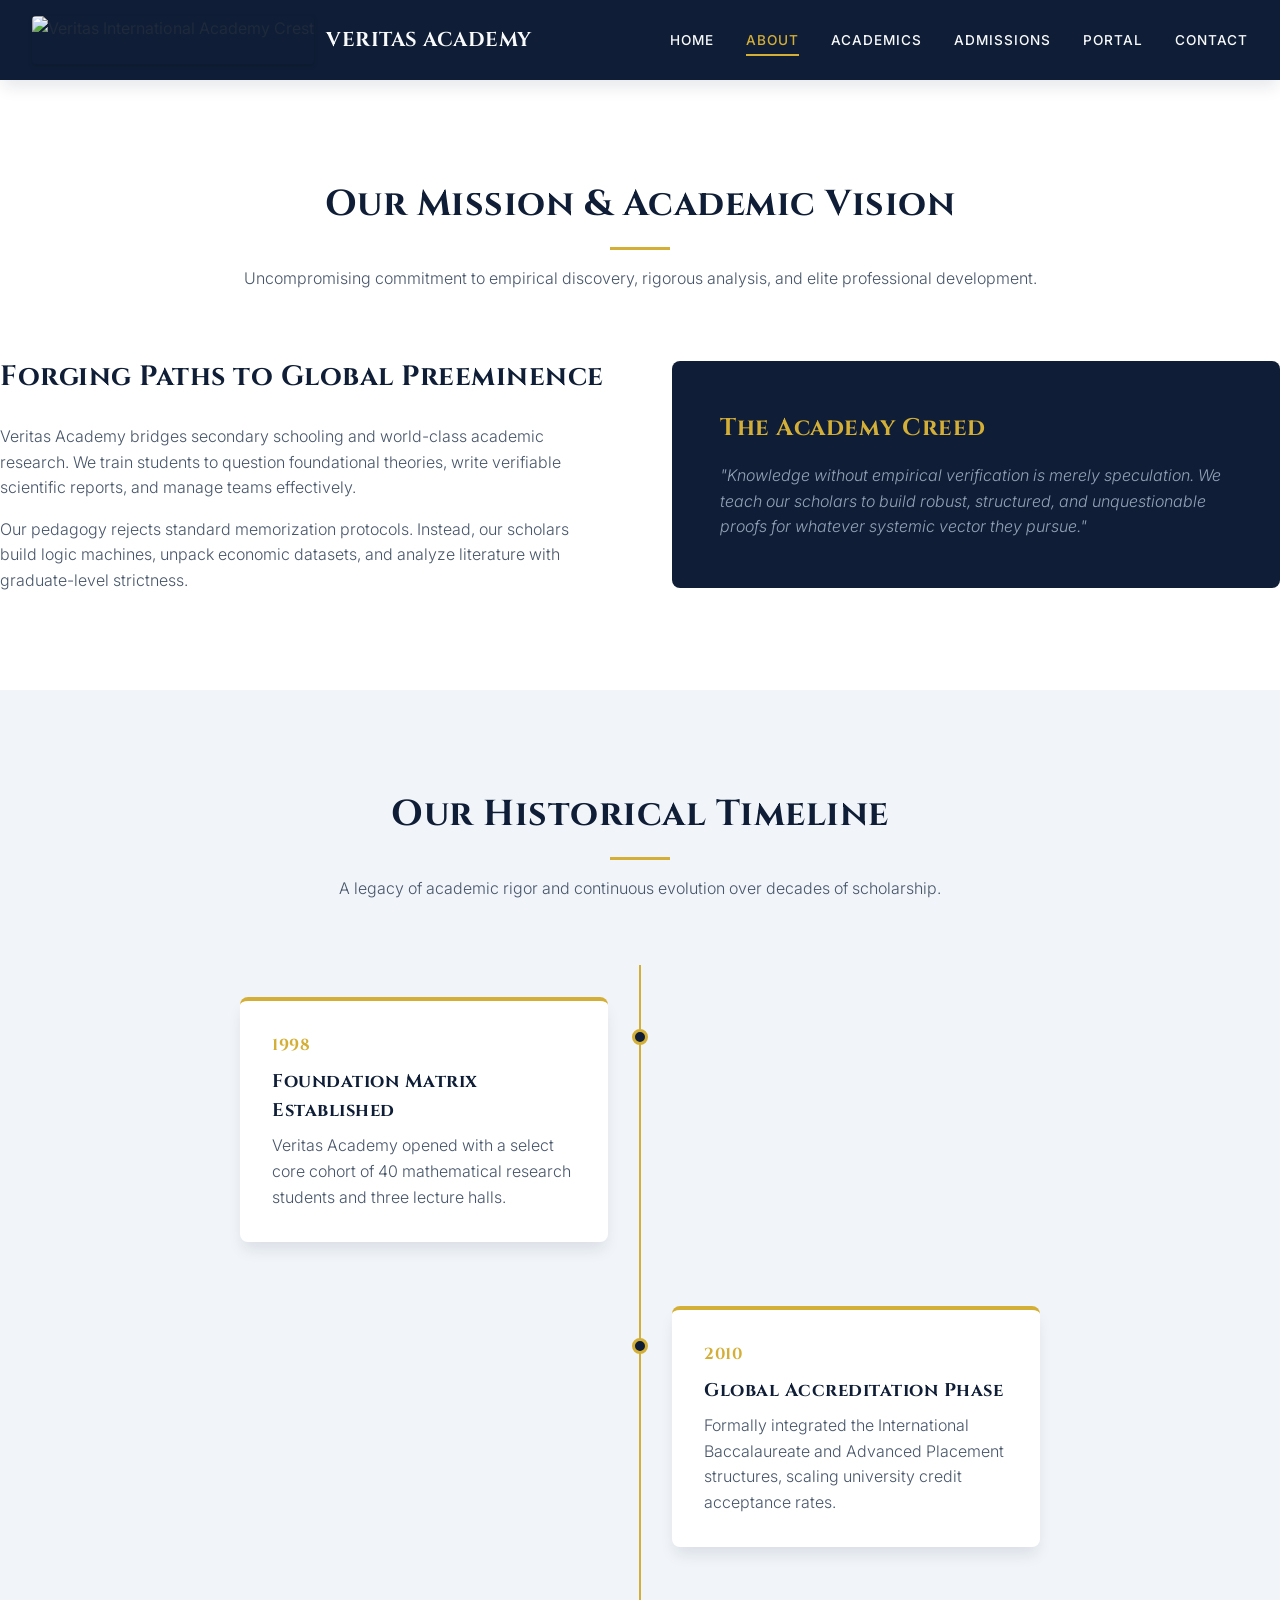
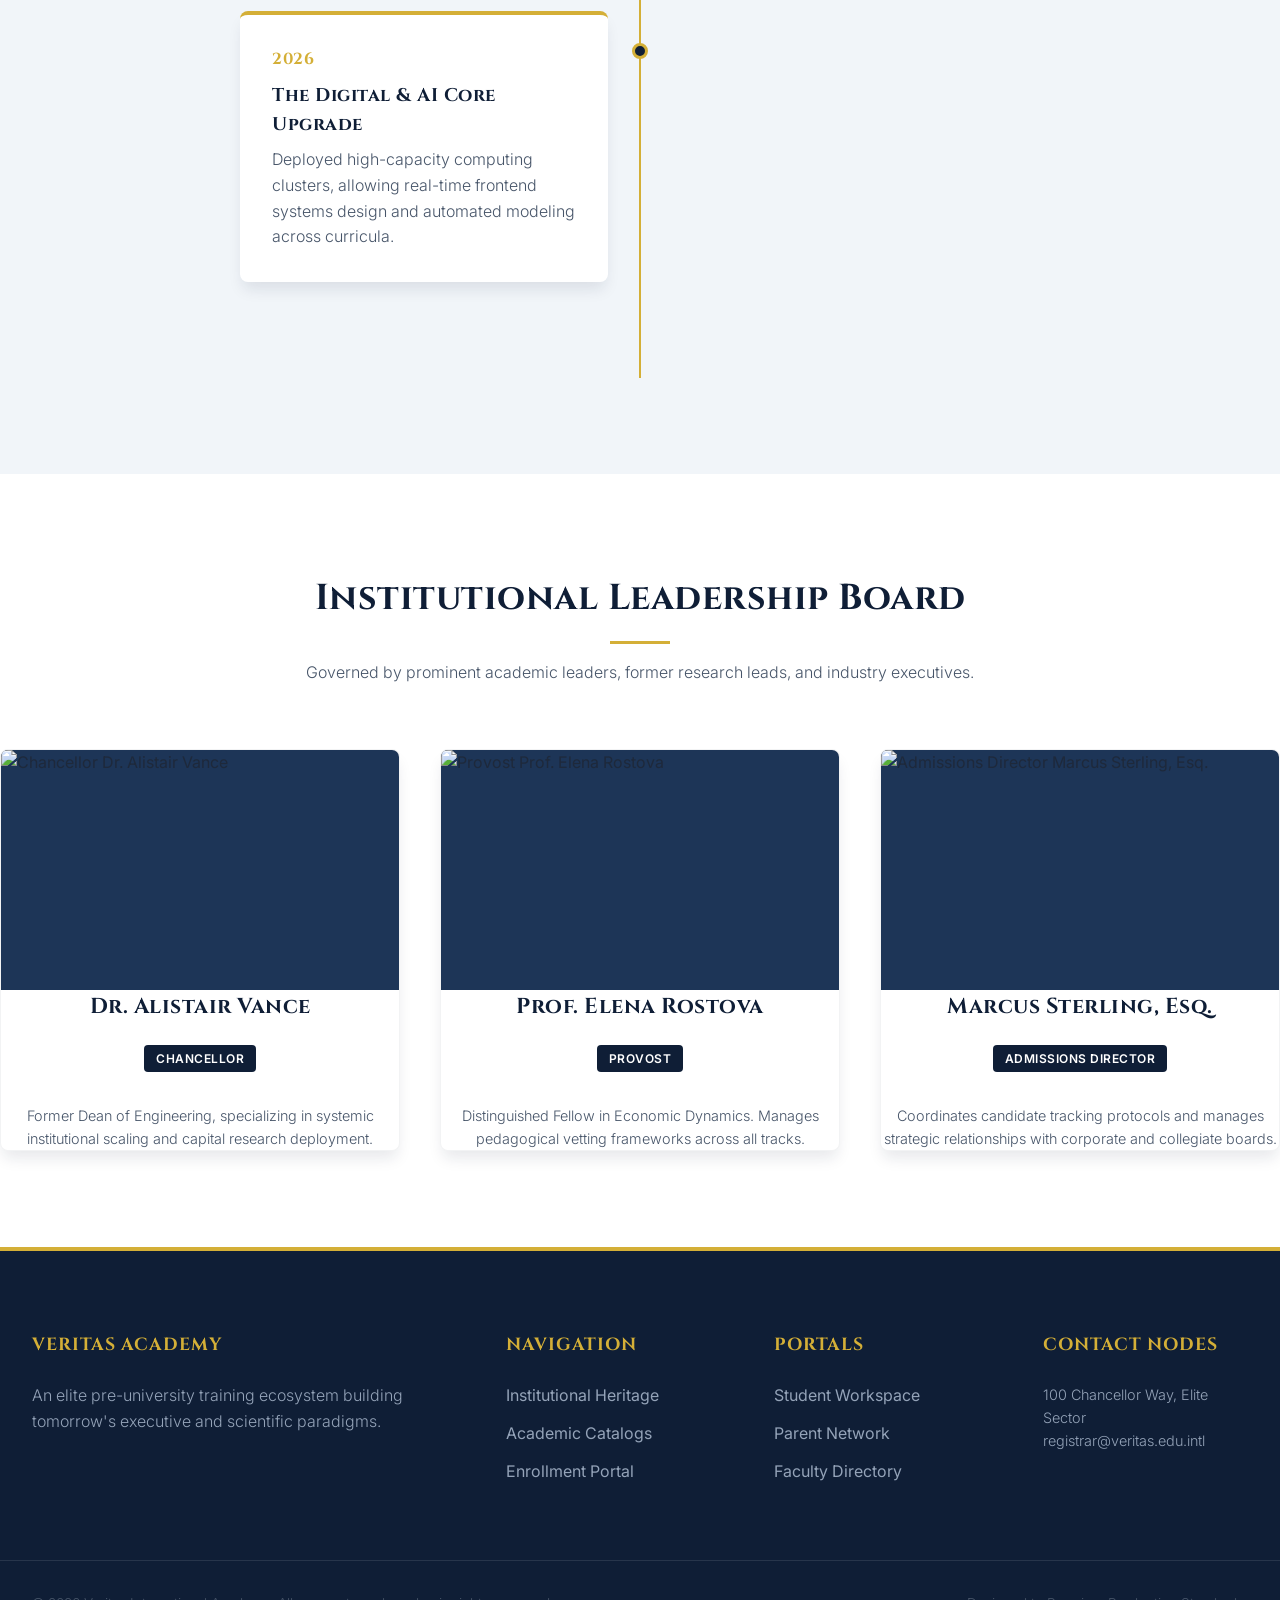
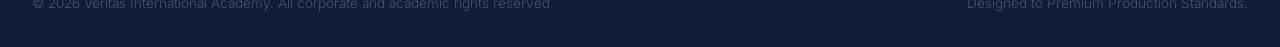
==== about.html @ d1ec10f1 "Add files via upload" ====
<!DOCTYPE html>
<html lang="en">
<head>
    <meta charset="UTF-8">
    <meta name="viewport" content="width=device-width, initial-scale=1.0">
    <title>Institutional Heritage & Governance | Veritas Academy</title>
    <link rel="stylesheet" href="style.css">
</head>
<body>

     <!-- Universal Navigation Header -->
<header class="main-header">
    <div class="container header-container">
        <a href="index.html" class="brand-identity" style="display: flex; align-items: center; gap: 0.75rem;">
            <!-- The direct logo link is now fully integrated -->
            <img src="https://img.sanishtech.com/u/d81d36e2ac3abb1ec59ba3db011d4316.jpg" alt="Veritas International Academy Crest" class="brand-logo-img">
            <span class="brand-title">VERITAS ACADEMY</span>
        </a>
            <nav class="main-navigation">
                <ul>
                    <li><a href="index.html" class="nav-link">Home</a></li>
                    <li><a href="about.html" class="nav-link">About</a></li>
                    <li><a href="academics.html" class="nav-link">Academics</a></li>
                    <li><a href="admissions.html" class="nav-link">Admissions</a></li>
                    <li><a href="portal.html" class="nav-link">Portal</a></li>
                    <li><a href="contact.html" class="nav-link">Contact</a></li>
                </ul>
            </nav>
        </div>
    </header>

    <main>
        <section class="section-padding container">
            <div class="section-header text-center">
                <h2>Our Mission & Academic Vision</h2>
                <p>Uncompromising commitment to empirical discovery, rigorous analysis, and elite professional development.</p>
            </div>
            <div style="display: grid; grid-template-columns: 1fr 1fr; gap: 4rem; align-items: center;">
                <div>
                    <h3 style="font-size: 1.75rem; margin-bottom: 1.5rem;">Forging Paths to Global Preeminence</h3>
                    <p style="margin-bottom: 1rem;">Veritas Academy bridges secondary schooling and world-class academic research. We train students to question foundational theories, write verifiable scientific reports, and manage teams effectively.</p>
                    <p>Our pedagogy rejects standard memorization protocols. Instead, our scholars build logic machines, unpack economic datasets, and analyze literature with graduate-level strictness.</p>
                </div>
                <div style="background-color: var(--color-primary); padding: 3rem; color: var(--color-text-light); border-radius: var(--radius-md);">
                    <h4 style="color: var(--color-accent); font-family: var(--font-display); font-size: 1.5rem; margin-bottom: 1rem;">The Academy Creed</h4>
                    <p style="color: #94A3B8; font-style: italic;">"Knowledge without empirical verification is merely speculation. We teach our scholars to build robust, structured, and unquestionable proofs for whatever systemic vector they pursue."</p>
                </div>
            </div>
        </section>

        <section class="section-padding" style="background-color: var(--color-bg-light);">
            <div class="container">
                <div class="section-header text-center">
                    <h2>Our Historical Timeline</h2>
                    <p>A legacy of academic rigor and continuous evolution over decades of scholarship.</p>
                </div>
                <div class="timeline-cluster">
                    <div class="timeline-node">
                        <div class="timeline-marker"></div>
                        <div class="timeline-panel">
                            <h4 style="color: var(--color-accent); font-weight: 700;">1998</h4>
                            <h3 style="font-size: 1.15rem; margin: 0.5rem 0;">Foundation Matrix Established</h3>
                            <p>Veritas Academy opened with a select core cohort of 40 mathematical research students and three lecture halls.</p>
                        </div>
                    </div>
                    <div class="timeline-node">
                        <div class="timeline-marker"></div>
                        <div class="timeline-panel">
                            <h4 style="color: var(--color-accent); font-weight: 700;">2010</h4>
                            <h3 style="font-size: 1.15rem; margin: 0.5rem 0;">Global Accreditation Phase</h3>
                            <p>Formally integrated the International Baccalaureate and Advanced Placement structures, scaling university credit acceptance rates.</p>
                        </div>
                    </div>
                    <div class="timeline-node">
                        <div class="timeline-marker"></div>
                        <div class="timeline-panel">
                            <h4 style="color: var(--color-accent); font-weight: 700;">2026</h4>
                            <h3 style="font-size: 1.15rem; margin: 0.5rem 0;">The Digital & AI Core Upgrade</h3>
                            <p>Deployed high-capacity computing clusters, allowing real-time frontend systems design and automated modeling across curricula.</p>
                        </div>
                    </div>
                </div>
            </div>
        </section>

        <section class="section-padding container">
            <div class="section-header text-center">
                <h2>Institutional Leadership Board</h2>
                <p>Governed by prominent academic leaders, former research leads, and industry executives.</p>
            </div>
            <!-- Leadership/Governance Board Grid inside about.html -->
<div class="governance-grid">
    <article class="premium-card">
        <div class="card-img-wrapper">
            <!-- Updated Studio Portrait for Chancellor -->
            <img src="https://images.unsplash.com/photo-1472099645785-5658abf4ff4e?q=80&w=600" alt="Chancellor Dr. Alistair Vance">
        </div>
        <div class="card-body text-center">
            <h3>Dr. Alistair Vance</h3>
            <span class="card-tag" style="background-color: var(--color-primary); color: #FFF; margin-top: 0.5rem;">Chancellor</span>
            <p style="margin-top: 1rem; font-size: 0.9rem;">Former Dean of Engineering, specializing in systemic institutional scaling and capital research deployment.</p>
        </div>
    </article>

    <article class="premium-card">
        <div class="card-img-wrapper">
            <!-- Updated Studio Portrait for Provost -->
            <img src="https://images.unsplash.com/photo-1573496359142-b8d87734a5a2?q=80&w=400" alt="Provost Prof. Elena Rostova">
        </div>
        <div class="card-body text-center">
            <h3>Prof. Elena Rostova</h3>
            <span class="card-tag" style="background-color: var(--color-primary); color: #FFF; margin-top: 0.5rem;">Provost</span>
            <p style="margin-top: 1rem; font-size: 0.9rem;">Distinguished Fellow in Economic Dynamics. Manages pedagogical vetting frameworks across all tracks.</p>
        </div>
    </article>

    <article class="premium-card">
        <div class="card-img-wrapper">
            <!-- Updated Studio Portrait for Admissions Director -->
            <img src="https://images.unsplash.com/photo-1519085360753-af0119f7cbe7?q=80&w=400" alt="Admissions Director Marcus Sterling, Esq.">
        </div>
        <div class="card-body text-center">
            <h3>Marcus Sterling, Esq.</h3>
            <span class="card-tag" style="background-color: var(--color-primary); color: #FFF; margin-top: 0.5rem;">Admissions Director</span>
            <p style="margin-top: 1rem; font-size: 0.9rem;">Coordinates candidate tracking protocols and manages strategic relationships with corporate and collegiate boards.</p>
        </div>
    </article>
</div>
        </section>
    </main>

    <footer class="global-footer">
        <div class="container footer-columns-container">
            <div class="footer-column-block">
                <h4>Veritas Academy</h4>
                <p style="color: #94A3B8;">An elite pre-university training ecosystem building tomorrow's executive and scientific paradigms.</p>
            </div>
            <div class="footer-column-block">
                <h4>Navigation</h4>
                <ul>
                    <li><a href="about.html">Institutional Heritage</a></li>
                    <li><a href="academics.html">Academic Catalogs</a></li>
                    <li><a href="admissions.html">Enrollment Portal</a></li>
                </ul>
            </div>
            <div class="footer-column-block">
                <h4>Portals</h4>
                <ul>
                    <li><a href="portal.html">Student Workspace</a></li>
                    <li><a href="portal.html">Parent Network</a></li>
                    <li><a href="portal.html">Faculty Directory</a></li>
                </ul>
            </div>
            <div class="footer-column-block">
                <h4>Contact Nodes</h4>
                <p style="color: #94A3B8; font-size: 0.9rem;">100 Chancellor Way, Elite Sector<br>registrar@veritas.edu.intl</p>
            </div>
        </div>
        <div class="container footer-bottom-bar">
            <p>&copy; 2026 Veritas International Academy. All corporate and academic rights reserved.</p>
            <p>Designed to Premium Production Standards.</p>
        </div>
    </footer>

    <script src="app.js"></script>
</body>
</html>
---- style.css ----
/* ==========================================================================
   PRODUCTION-GRADE MASTER STYLESHEET
   Institution: Elite International Pre-University Academy
   Architecture: Modern CSS3 Custom Variables, Flexbox, and CSS Grid
   ========================================================================== */

/* --- Typography Import --- */
@import url('https://fonts.googleapis.com/css2?family=Cinzel:wght@500;700&family=Inter:wght@300;400;500;600&display=swap');

/* --- Root Variables & Theme System --- */
:root {
    /* Color Palette */
    --color-primary: #0F1E36;      /* Deep Luxury Navy */
    --color-secondary: #1D3557;    /* Slate Mid-Tone */
    --color-accent: #D4AF37;       /* Premium Academic Gold */
    --color-accent-hover: #AA8C2C; /* Deepened Gold Accent */
    --color-text-dark: #1E293B;    /* Charcoal Body Text */
    --color-text-light: #F8FAFC;   /* Crisp Off-White */
    --color-bg-light: #F1F5F9;     /* Light Gray Section Background */
    --color-bg-pure: #FFFFFF;      /* Pure White Surface */
    --color-error: #EF4444;        /* Crimson Validation Error */
    --color-success: #10B981;      /* Emerald Dashboard Success */
    
    /* Typography Scales */
    --font-display: 'Cinzel', serif;
    --font-sans: 'Inter', sans-serif;
    
    /* Layout Engineering Constants */
    --max-width: 1400px;
    --header-height: 80px;
    --radius-sm: 4px;
    --radius-md: 8px;
    --radius-lg: 16px;
    --transition-smooth: all 0.3s cubic-bezier(0.4, 0, 0.2, 1);
    --shadow-sm: 0 2px 4px rgba(15, 30, 54, 0.05);
    --shadow-md: 0 10px 15px -3px rgba(15, 30, 54, 0.1);
    --shadow-lg: 0 20px 25px -5px rgba(15, 30, 54, 0.15);
}

/* --- Core Resets & Base Normalization --- */
*, *::before, *::after {
    box-sizing: border-box;
    margin: 0;
    padding: 0;
}

html {
    scroll-behavior: smooth;
    font-size: 16px;
}

body {
    font-family: var(--font-sans);
    background-color: var(--color-bg-pure);
    color: var(--color-text-dark);
    line-height: 1.6;
    overflow-x: hidden;
}

/* --- Global Typographic Architecture --- */
h1, h2, h3, h4, .brand-title {
    font-family: var(--font-display);
    color: var(--color-primary);
    font-weight: 700;
    letter-spacing: 0.5px;
}

p {
    font-weight: 300;
    color: #475569;
}

a {
    text-decoration: none;
    color: inherit;
    transition: var(--transition-smooth);
}

img, svg {
    max-width: 100%;
    display: block;
}

/* --- Layout Utility Classes --- */
.container {
    width: 100%;
    max-width: var(--max-width);
    margin: 0 auto;
    padding: 0 2rem;
}

.section-padding {
    padding: 6rem 0;
}

.text-center { text-align: center; }

/* --- Interactive Elements & Buttons --- */
.btn {
    display: inline-flex;
    align-items: center;
    justify-content: center;
    padding: 0.85rem 2rem;
    font-family: var(--font-sans);
    font-weight: 500;
    font-size: 0.9rem;
    letter-spacing: 1px;
    text-transform: uppercase;
    border-radius: var(--radius-sm);
    transition: var(--transition-smooth);
    cursor: pointer;
    border: 2px solid transparent;
}

.btn-primary {
    background-color: var(--color-accent);
    color: var(--color-primary);
}

.btn-primary:hover {
    background-color: var(--color-accent-hover);
    color: var(--color-bg-pure);
    transform: translateY(-2px);
}

.btn-secondary {
    background-color: transparent;
    color: var(--color-text-light);
    border-color: var(--color-text-light);
}

.btn-secondary:hover {
    background-color: var(--color-text-light);
    color: var(--color-primary);
    transform: translateY(-2px);
}

/* --- Universal Header & Navigation Bar --- */
.main-header {
    background-color: var(--color-primary);
    height: var(--header-height);
    position: sticky;
    top: 0;
    z-index: 1000;
    box-shadow: var(--shadow-md);
    display: flex;
    align-items: center;
}

.header-container {
    display: flex;
    justify-content: space-between;
    align-items: center;
    width: 100%;
}

.brand-identity {
    display: flex;
    align-items: center;
    gap: 0.75rem;
}
/* --- Brand Identity Styling Updates --- */
.brand-logo-img {
    height: 48px; /* Scales the crest nicely inside the 80px high header */
    width: auto;  /* Maintains the crisp aspect ratio of your original image */
    object-fit: contain;
    border-radius: var(--radius-sm);
    box-shadow: 0 2px 4px rgba(0, 0, 0, 0.15); /* Adds a subtle drop depth against the dark navy background */
    transition: var(--transition-smooth);
}

/* Micro-interaction: The crest lifts subtly on brand hover */
.brand-identity:hover .brand-logo-img {
    transform: translateY(-1px) scale(1.03);
}

/* Luxury Interaction: Logo transforms into matching academic gold when the user hovers over the brand identity link */
.brand-identity:hover .brand-logo-svg {
    color: var(--color-accent);
    transform: rotate(-3deg) scale(1.05);
}

.brand-title {
    color: var(--color-text-light);
    font-size: 1.25rem;
}

.main-navigation ul {
    display: flex;
    list-style: none;
    gap: 2rem;
}

.nav-link {
    color: var(--color-text-light);
    font-family: var(--font-sans);
    font-size: 0.85rem;
    font-weight: 500;
    text-transform: uppercase;
    letter-spacing: 1px;
    padding: 0.5rem 0;
    position: relative;
}

.nav-link::after {
    content: '';
    position: absolute;
    bottom: 0;
    left: 0;
    width: 0;
    height: 2px;
    background-color: var(--color-accent);
    transition: var(--transition-smooth);
}

.nav-link:hover::after,
.nav-link.active::after {
    width: 100%;
}

.nav-link.active {
    color: var(--color-accent);
}

/* --- Hero Components Structure --- */
.hero-showcase {
    background: linear-gradient(rgba(15, 30, 54, 0.85), rgba(15, 30, 54, 0.95)), url('https://images.unsplash.com/photo-1541339907198-e08756dedf3f?q=80&w=1920') no-repeat center center/cover;
    min-height: calc(85vh - var(--header-height));
    display: flex;
    align-items: center;
    color: var(--color-text-light);
    padding: 4rem 0;
}

.hero-content {
    max-width: 800px;
}

.hero-content h1 {
    color: var(--color-text-light);
    font-size: 3.5rem;
    line-height: 1.15;
    margin-bottom: 1.5rem;
}

.hero-content p {
    color: #94A3B8;
    font-size: 1.25rem;
    margin-bottom: 2.5rem;
}

.hero-actions {
    display: flex;
    gap: 1.5rem;
}

/* --- Live Institutional Metrics Ribbon --- */
.stats-ribbon {
    background-color: var(--color-accent);
    color: var(--color-primary);
    padding: 3rem 0;
}

.stats-grid {
    display: grid;
    grid-template-columns: repeat(4, 1fr);
    gap: 2rem;
    text-center: center;
}

.stat-card h2 {
    font-size: 3rem;
    margin-bottom: 0.25rem;
}

.stat-card p {
    font-family: var(--font-sans);
    font-weight: 600;
    text-transform: uppercase;
    font-size: 0.8rem;
    letter-spacing: 1px;
}

/* --- High-Fidelity Components (Grids & Flex Elements) --- */
.section-header {
    margin-bottom: 4rem;
}

.section-header h2 {
    font-size: 2.25rem;
    position: relative;
    padding-bottom: 1rem;
    margin-bottom: 1rem;
}

.section-header h2::after {
    content: '';
    position: absolute;
    bottom: 0;
    left: 50%;
    transform: translateX(-50%);
    width: 60px;
    height: 3px;
    background-color: var(--color-accent);
}

.academic-pillars-grid, .news-grid, .governance-grid, .curriculum-grid {
    display: grid;
    grid-template-columns: repeat(3, 1fr);
    gap: 2.5rem;
}

.premium-card {
    background-color: var(--color-bg-pure);
    border-radius: var(--radius-md);
    overflow: hidden;
    box-shadow: var(--shadow-md);
    transition: var(--transition-smooth);
    border: 1px solid rgba(15, 30, 54, 0.05);
}

.premium-card:hover {
    transform: translateY(-8px);
    box-shadow: var(--shadow-lg);
}

.card-img-wrapper {
    height: 240px;
    background-color: var(--color-secondary);
    position: relative;
    overflow: hidden;
}

.card-img-wrapper img {
    width: 100%;
    height: 100%;
    object-fit: cover;
    object-position: top center; /* 🌟 FIXES CRITICAL CROP: Pinpoints and prioritizes faces/heads */
}

.card-tag {
    display: inline-block;
    background-color: var(--color-bg-light);
    color: var(--color-primary);
    font-size: 0.75rem;
    font-weight: 600;
    text-transform: uppercase;
    padding: 0.25rem 0.75rem;
    border-radius: var(--radius-sm);
    margin-bottom: 1rem;
    letter-spacing: 0.5px;
}

.card-body h3 {
    font-size: 1.35rem;
    margin-bottom: 0.75rem;
}

/* --- Cleaned Video Presentation Framework for Live Streams --- */
.video-showcase-container {
    max-width: 1000px;
    margin: 0 auto;
    position: relative;
    border-radius: var(--radius-lg);
    overflow: hidden;
    box-shadow: var(--shadow-lg);
    aspect-ratio: 16 / 9;
    background-color: var(--color-primary); /* Keeps the frame clean while video streams initialize */
}

/* Note: You can completely delete or comment out the old .video-placeholder-frame 
   and .video-play-button rules since the native HTML5 player handles UI states now! */

.video-placeholder-frame {
    width: 100%;
    height: 100%;
    background: linear-gradient(rgba(15, 30, 54, 0.5), rgba(15, 30, 54, 0.5)), url('https://images.unsplash.com/photo-1523050854058-8df90110c9f1?q=80&w=1200') no-repeat center center/cover;
    display: flex;
    align-items: center;
    justify-content: center;
}

.video-play-button {
    width: 80px;
    height: 80px;
    background-color: rgba(255, 255, 255, 0.15);
    backdrop-filter: blur(10px);
    border: 2px solid var(--color-accent);
    border-radius: 50%;
    display: flex;
    align-items: center;
    justify-content: center;
    cursor: pointer;
    transition: var(--transition-smooth);
}

.video-play-button::before {
    content: '';
    width: 0;
    height: 0;
    border-top: 12px solid transparent;
    border-bottom: 12px solid transparent;
    border-left: 20px solid var(--color-accent);
    margin-left: 6px;
}

.video-play-button:hover {
    transform: scale(1.1);
    background-color: var(--color-accent);
}

.video-play-button:hover::before {
    border-left-color: var(--color-primary);
}

/* --- Timeline Component --- */
.timeline-cluster {
    position: relative;
    max-width: 800px;
    margin: 0 auto;
    padding: 2rem 0;
}

.timeline-cluster::before {
    content: '';
    position: absolute;
    left: 50%;
    top: 0;
    width: 2px;
    height: 100%;
    background-color: var(--color-accent);
    transform: translateX(-50%);
}

.timeline-node {
    width: 100%;
    margin-bottom: 4rem;
    position: relative;
}

.timeline-node:nth-child(even) .timeline-panel {
    left: 54%;
}

.timeline-node:nth-child(odd) .timeline-panel {
    left: 0;
}

.timeline-panel {
    width: 46%;
    position: relative;
    background-color: var(--color-bg-pure);
    padding: 2rem;
    border-radius: var(--radius-md);
    box-shadow: var(--shadow-md);
    border-top: 4px solid var(--color-accent);
}

.timeline-marker {
    position: absolute;
    left: 50%;
    top: 2rem;
    width: 16px;
    height: 16px;
    background-color: var(--color-primary);
    border: 3px solid var(--color-accent);
    border-radius: 50%;
    transform: translateX(-50%);
    z-index: 10;
}

/* --- High-Fidelity Data Matrix (Tables) --- */
.table-wrapper {
    overflow-x: auto;
    box-shadow: var(--shadow-md);
    border-radius: var(--radius-md);
    margin-top: 2rem;
}

.matrix-table {
    width: 100%;
    border-collapse: collapse;
    background-color: var(--color-bg-pure);
    text-align: left;
}

.matrix-table th {
    background-color: var(--color-primary);
    color: var(--color-text-light);
    font-family: var(--font-display);
    font-weight: 500;
    padding: 1.25rem 1.5rem;
    letter-spacing: 0.5px;
}

.matrix-table td {
    padding: 1.25rem 1.5rem;
    border-bottom: 1px solid rgba(15, 30, 54, 0.08);
    font-size: 0.95rem;
}

.matrix-table tr:nth-child(even) {
    background-color: var(--color-bg-light);
}

/* --- Admissions System UI --- */
.intake-banner {
    background: linear-gradient(135deg, var(--color-primary), var(--color-secondary));
    color: var(--color-text-light);
    padding: 1.5rem;
    border-radius: var(--radius-md);
    margin-bottom: 4rem;
    display: flex;
    align-items: center;
    justify-content: space-between;
    border-left: 6px solid var(--color-accent);
}

.pulse-indicator {
    display: inline-block;
    width: 10px;
    height: 10px;
    background-color: var(--color-accent);
    border-radius: 50%;
    margin-right: 0.5rem;
    box-shadow: 0 0 0 0 rgba(212, 175, 55, 0.7);
    animation: pulse 1.5s infinite;
}

@keyframes pulse {
    0% { transform: scale(0.95); box-shadow: 0 0 0 0 rgba(212, 175, 55, 0.7); }
    70% { transform: scale(1); box-shadow: 0 0 0 6px rgba(212, 175, 55, 0); }
    100% { transform: scale(0.95); box-shadow: 0 0 0 0 rgba(212, 175, 55, 0); }
}

.step-roadmap {
    display: flex;
    justify-content: space-between;
    position: relative;
    margin-bottom: 4rem;
}

.step-roadmap::before {
    content: '';
    position: absolute;
    top: 25px;
    left: 0;
    width: 100%;
    height: 2px;
    background-color: var(--color-bg-light);
    z-index: 1;
}

.roadmap-checkpoint {
    position: relative;
    z-index: 2;
    text-align: center;
    flex: 1;
}

.checkpoint-number {
    width: 50px;
    height: 50px;
    background-color: var(--color-primary);
    color: var(--color-accent);
    border: 2px solid var(--color-accent);
    border-radius: 50%;
    display: flex;
    align-items: center;
    justify-content: center;
    font-weight: 600;
    margin: 0 auto 1rem;
}

/* --- Student Portal Functional Interface Layout --- */
.portal-layout {
    display: grid;
    grid-template-columns: 280px 1fr;
    min-height: calc(100vh - var(--header-height));
}

.portal-sidebar {
    background-color: var(--color-primary);
    color: var(--color-text-light);
    padding: 2rem 1.5rem;
    border-top: 1px solid rgba(255, 255, 255, 0.05);
}

.portal-profile-summary {
    text-align: center;
    padding-bottom: 2rem;
    border-bottom: 1px solid rgba(255, 255, 255, 0.1);
    margin-bottom: 2rem;
}

.avatar-container {
    width: 80px;
    height: 80px;
    background-color: var(--color-accent);
    border-radius: 50%;
    margin: 0 auto 1rem;
    display: flex;
    align-items: center;
    justify-content: center;
    font-size: 2rem;
    color: var(--color-primary);
    font-weight: 700;
}

.portal-navigation-menu {
    list-style: none;
}

.portal-menu-item-btn {
    width: 100%;
    background: transparent;
    border: none;
    color: #94A3B8;
    padding: 1rem;
    text-align: left;
    font-family: var(--font-sans);
    font-size: 0.95rem;
    cursor: pointer;
    border-radius: var(--radius-sm);
    transition: var(--transition-smooth);
}

.portal-menu-item-btn:hover,
.portal-menu-item-btn.active {
    background-color: rgba(255, 255, 255, 0.05);
    color: var(--color-accent);
}

.portal-workspace-pane {
    background-color: var(--color-bg-light);
    padding: 3rem;
}

.portal-tab-content {
    display: none;
}

.portal-tab-content.active {
    display: block;
}

.dashboard-matrix {
    display: grid;
    grid-template-columns: repeat(3, 1fr);
    gap: 2rem;
    margin-bottom: 3rem;
}

.metric-data-card {
    background-color: var(--color-bg-pure);
    padding: 2rem;
    border-radius: var(--radius-md);
    box-shadow: var(--shadow-sm);
    border-left: 4px solid var(--color-secondary);
}

.metric-data-card.accented {
    border-left-color: var(--color-accent);
}

/* --- Enterprise Registration & Inquiry Forms --- */
.contact-grid {
    display: grid;
    grid-template-columns: 1fr 2fr;
    gap: 4rem;
}

.form-group-wrapper {
    margin-bottom: 1.5rem;
    position: relative;
}

.form-label {
    display: block;
    font-weight: 500;
    margin-bottom: 0.5rem;
    font-size: 0.85rem;
    text-transform: uppercase;
    letter-spacing: 0.5px;
    color: var(--color-primary);
}

.form-control-input, .form-control-textarea {
    width: 100%;
    padding: 1rem;
    border: 1px solid #CBD5E1;
    background-color: var(--color-bg-pure);
    border-radius: var(--radius-sm);
    font-family: var(--font-sans);
    font-size: 1rem;
    transition: var(--transition-smooth);
}

.form-control-input:focus, .form-control-textarea:focus {
    outline: none;
    border-color: var(--color-primary);
    box-shadow: 0 0 0 3px rgba(15, 30, 54, 0.1);
}

.form-validation-error-msg {
    color: var(--color-error);
    font-size: 0.8rem;
    margin-top: 0.35rem;
    display: none;
}

.form-group-wrapper.invalid .form-validation-error-msg {
    display: block;
}

.form-group-wrapper.invalid .form-control-input {
    border-color: var(--color-error);
}

/* --- SVG Interface Container --- */
.svg-map-frame {
    width: 100%;
    height: 350px;
    background-color: var(--color-primary);
    border-radius: var(--radius-md);
    position: relative;
    overflow: hidden;
}

/* --- Institutional Global Footer Footer --- */
.global-footer {
    background-color: var(--color-primary);
    color: var(--color-text-light);
    padding: 5rem 0 2rem;
    border-top: 4px solid var(--color-accent);
}

.footer-columns-container {
    display: grid;
    grid-template-columns: 2fr repeat(3, 1fr);
    gap: 4rem;
    margin-bottom: 4rem;
}

.footer-column-block h4 {
    color: var(--color-accent);
    font-size: 1.1rem;
    margin-bottom: 1.5rem;
    text-transform: uppercase;
    letter-spacing: 1px;
}

.footer-column-block ul {
    list-style: none;
}

.footer-column-block ul li {
    margin-bottom: 0.75rem;
}

.footer-column-block ul li a {
    color: #94A3B8;
}

.footer-column-block ul li a:hover {
    color: var(--color-accent);
    padding-left: 4px;
}

.footer-bottom-bar {
    border-top: 1px solid rgba(255, 255, 255, 0.1);
    padding-top: 2rem;
    display: flex;
    justify-content: space-between;
    font-size: 0.85rem;
    color: #94A3B8;
}

/* ==========================================================================
   PREMIUM ACCELERATED ANIMATION SYSTEM
   ========================================================================== */

/* Baseline state for objects that will reveal as the user scrolls down */
.reveal-on-scroll {
    opacity: 0;
    transform: translateY(30px);
    transition: opacity 0.8s cubic-bezier(0.25, 1, 0.5, 1), 
                transform 0.8s cubic-bezier(0.25, 1, 0.5, 1);
    will-change: transform, opacity; /* Informs the browser to use GPU acceleration */
}

/* Activated animation state injected via app.js Intersection Observer */
.reveal-on-scroll.visible-active {
    opacity: 1;
    transform: translateY(0);
}

/* Staggered load delays for clean multi-column card balancing */
.academic-pillars-grid > :nth-child(2),
.news-grid > :nth-child(2),
.governance-grid > :nth-child(2),
.curriculum-grid > :nth-child(2) {
    transition-delay: 0.15s;
}

.academic-pillars-grid > :nth-child(3),
.news-grid > :nth-child(3),
.governance-grid > :nth-child(3),
.curriculum-grid > :nth-child(3) {
    transition-delay: 0.3s;
}

/* Core Form Error Shake Keyframe Logic */
@keyframes uiElementShake {
    0%, 100% { transform: translateX(0); }
    20%, 60% { transform: translateX(-6px); }
    40%, 80% { transform: translateX(6px); }
}

.shake-ui-element {
    animation: uiElementShake 0.4s cubic-bezier(.36,.07,.19,.97) both;
}

/* Portal Panel Smooth Workspace Fade In */
@keyframes revealFadeIn {
    from {
        opacity: 0;
        transform: translateY(8px);
    }
    to {
        opacity: 1;
        transform: translateY(0);
    }
}

/* ==========================================================================
   STRICT RESPONSIVE BREAKPOINT GRID
   ========================================================================== */

@media (max-width: 1024px) {
    .academic-pillars-grid, .news-grid, .governance-grid, .curriculum-grid {
        grid-template-columns: repeat(2, 1fr);
    }
    .stats-grid {
        grid-template-columns: repeat(2, 1fr);
    }
    .portal-layout {
        grid-template-columns: 1fr;
    }
    .contact-grid {
        grid-template-columns: 1fr;
    }
}

@media (max-width: 768px) {
    html { font-size: 14px; }
    .hero-content h1 { font-size: 2.5rem; }
    .academic-pillars-grid, .news-grid, .governance-grid, .curriculum-grid, .footer-columns-container {
        grid-template-columns: 1fr;
    }
    .main-navigation { display: none; } /* Production-ready fallback for simple mobile scaling */
    .timeline-cluster::before { left: 2rem; }
    .timeline-panel { width: 100%; left: 4rem !important; }
    .timeline-marker { left: 2rem; }
    .step-roadmap { flex-direction: column; gap: 2rem; }
    .step-roadmap::before { display: none; }
    .dashboard-matrix { grid-template-columns: 1fr; }
}
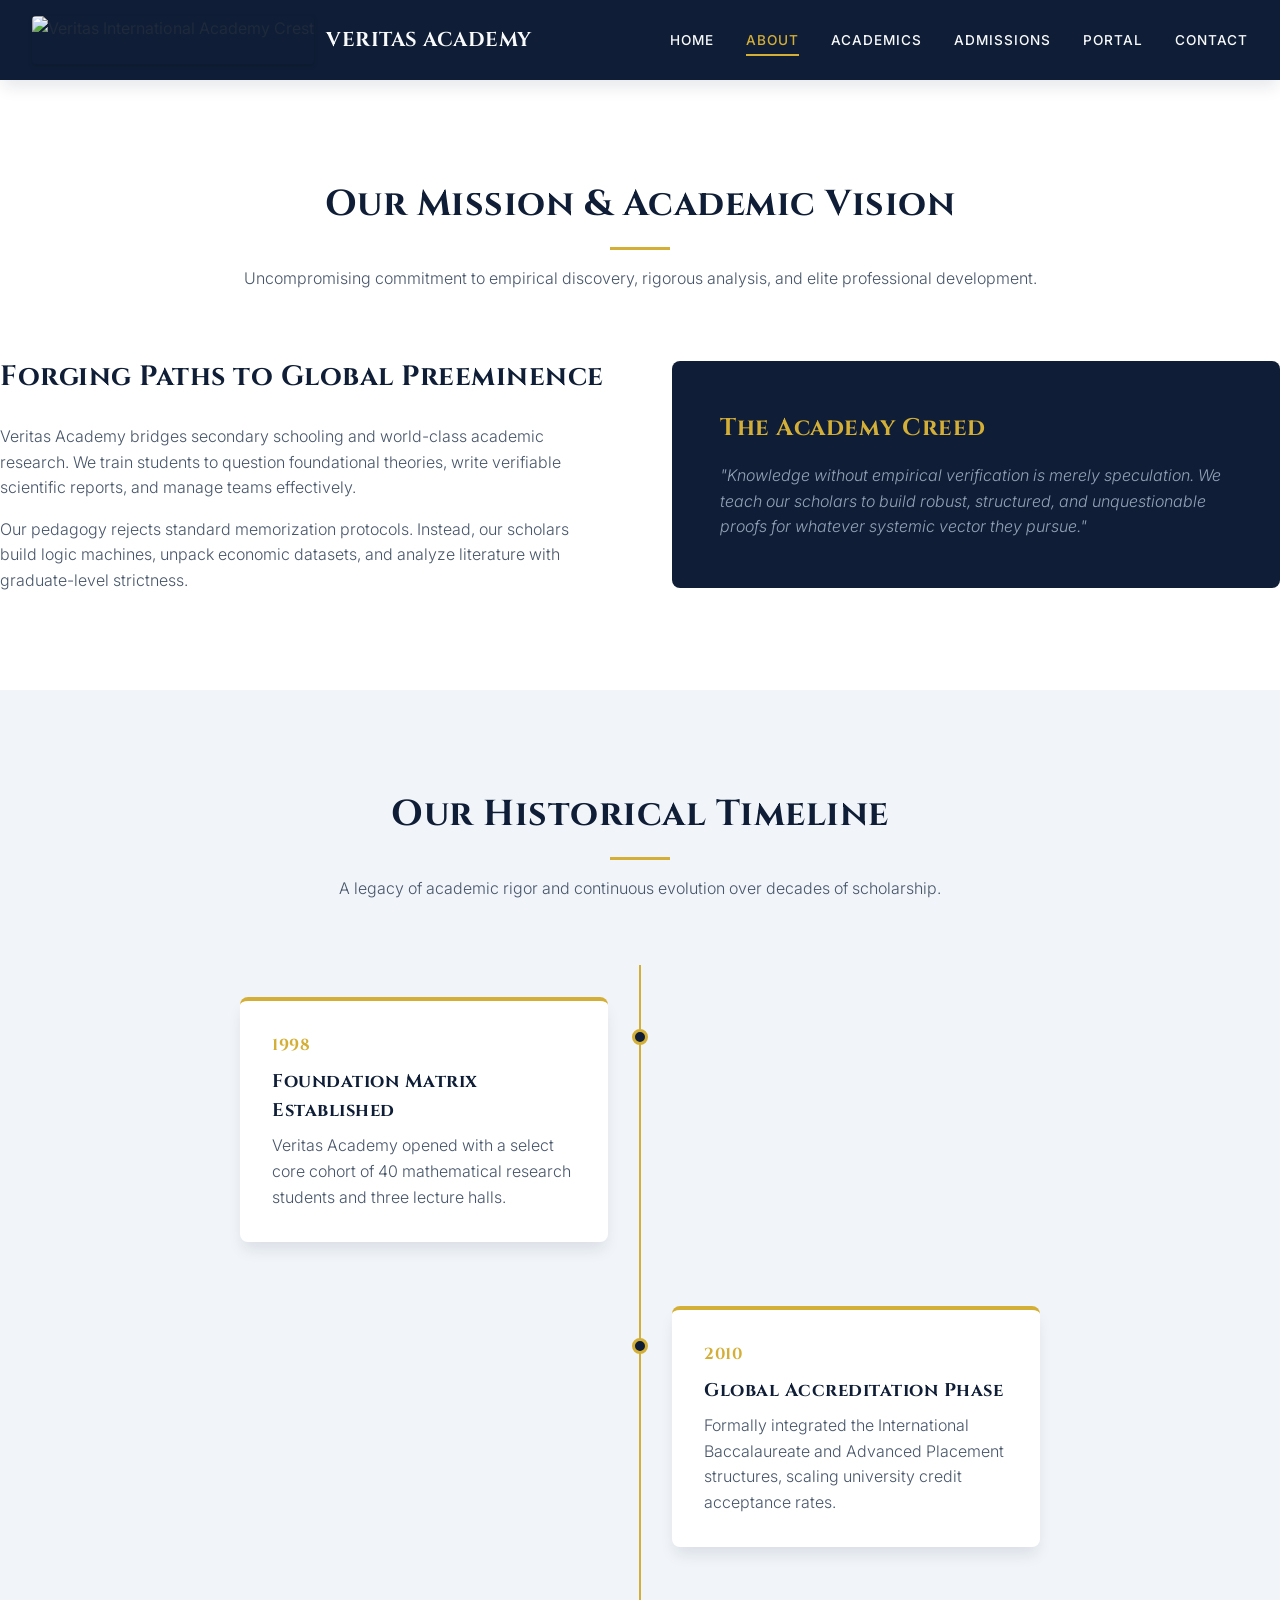
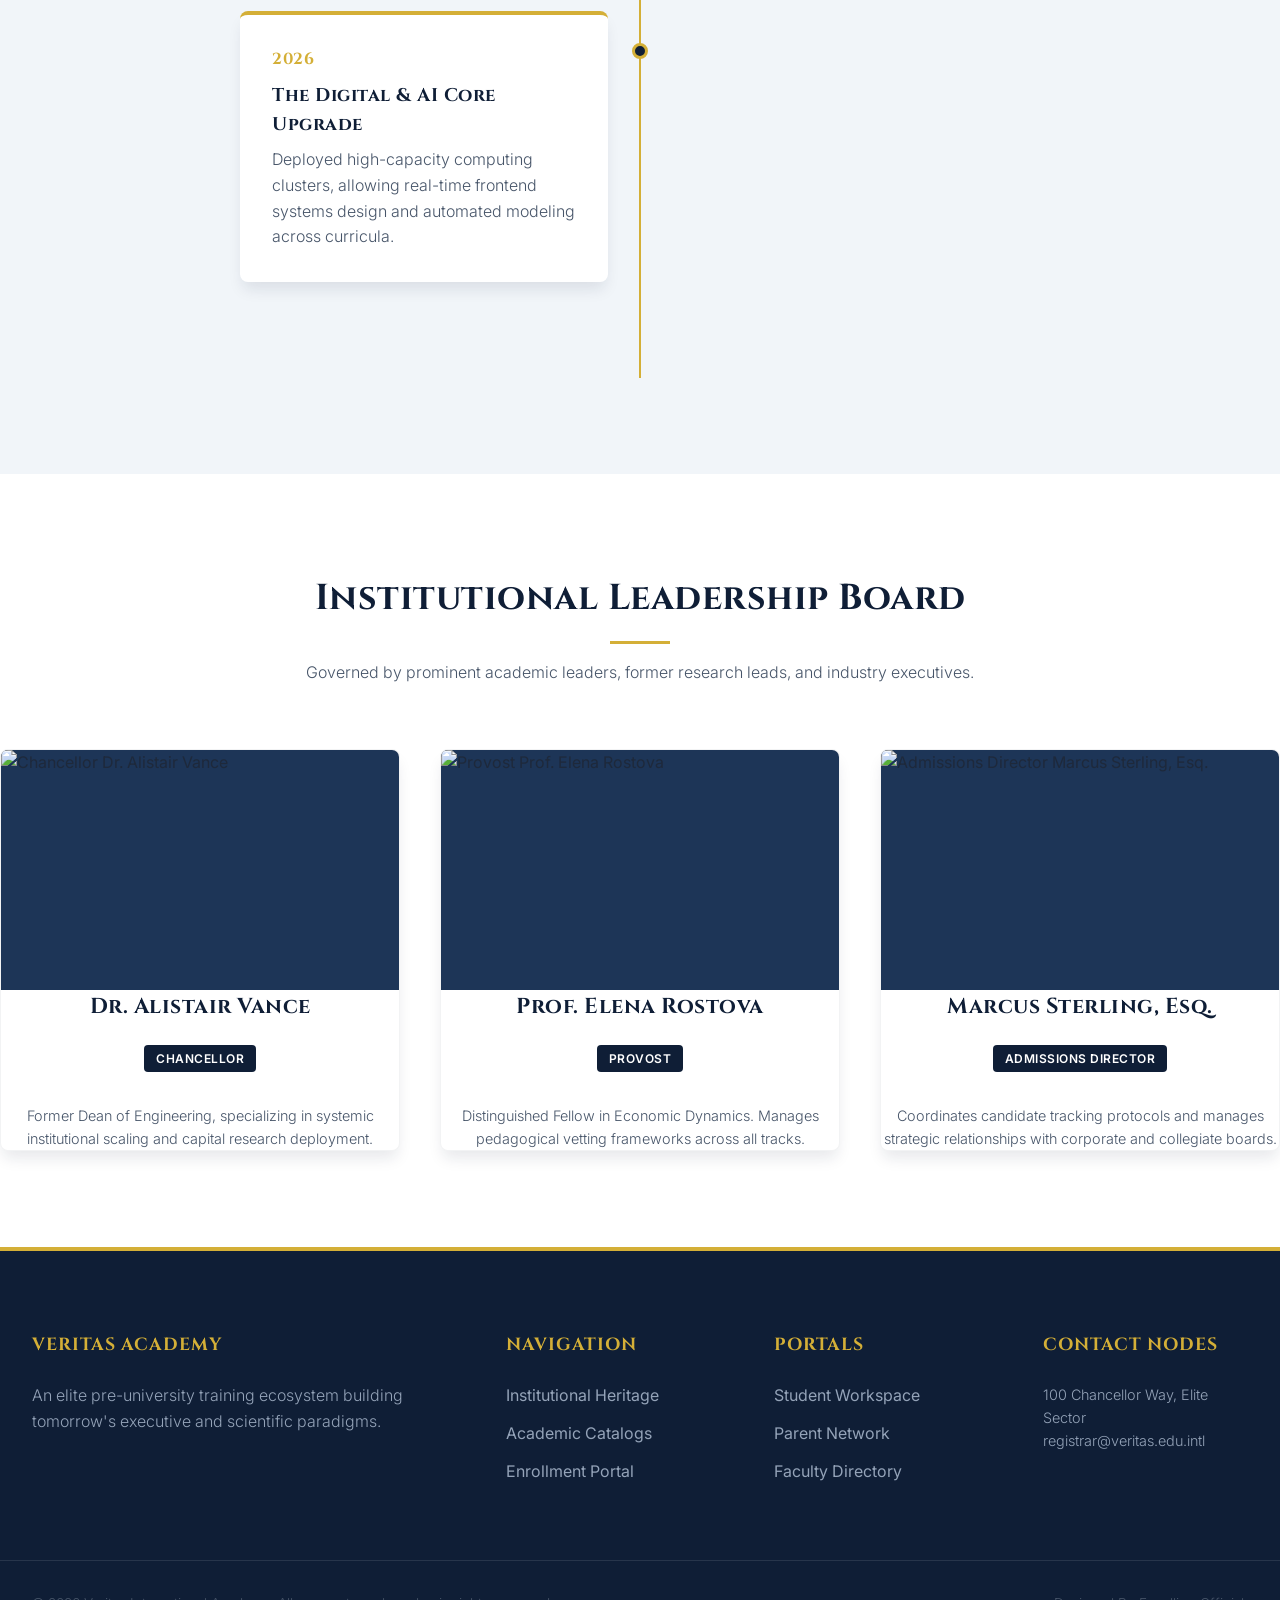
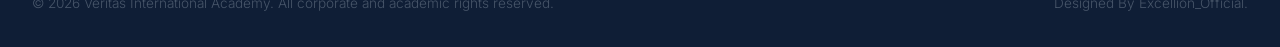
==== commit cff6201e: "Add files via upload" ====
--- a/about.html
+++ b/about.html
@@ -5,29 +5,35 @@
     <meta name="viewport" content="width=device-width, initial-scale=1.0">
     <title>Institutional Heritage & Governance | Veritas Academy</title>
     <link rel="stylesheet" href="style.css">
+    <link rel="icon" type="image/png" href="https://img.sanishtech.com/u/1148759006e90441764b76858704d11d.jpg">
 </head>
 <body>
 
-     <!-- Universal Navigation Header -->
-<header class="main-header">
-    <div class="container header-container">
-        <a href="index.html" class="brand-identity" style="display: flex; align-items: center; gap: 0.75rem;">
-            <!-- The direct logo link is now fully integrated -->
-            <img src="https://img.sanishtech.com/u/d81d36e2ac3abb1ec59ba3db011d4316.jpg" alt="Veritas International Academy Crest" class="brand-logo-img">
-            <span class="brand-title">VERITAS ACADEMY</span>
-        </a>
-            <nav class="main-navigation">
-                <ul>
-                    <li><a href="index.html" class="nav-link">Home</a></li>
-                    <li><a href="about.html" class="nav-link">About</a></li>
-                    <li><a href="academics.html" class="nav-link">Academics</a></li>
-                    <li><a href="admissions.html" class="nav-link">Admissions</a></li>
-                    <li><a href="portal.html" class="nav-link">Portal</a></li>
-                    <li><a href="contact.html" class="nav-link">Contact</a></li>
-                </ul>
-            </nav>
-        </div>
-    </header>
+  <header class="main-header">
+  <div class="container header-container">
+    <a href="index.html" class="brand-identity">
+      <img src="https://img.sanishtech.com/u/1148759006e90441764b76858704d11d.jpg" alt="Veritas International Academy Crest" class="brand-logo-img">
+      <span class="brand-title">VERITAS ACADEMY</span>
+    </a>
+
+    <button class="mobile-menu-toggle" aria-label="Open Menu">
+      <span class="bar"></span>
+      <span class="bar"></span>
+      <span class="bar"></span>
+    </button>
+
+    <nav class="main-navigation">
+      <ul class="nav-links">
+        <li><a href="index.html" class="nav-link">Home</a></li>
+        <li><a href="about.html" class="nav-link">About</a></li>
+        <li><a href="academics.html" class="nav-link">Academics</a></li>
+        <li><a href="admissions.html" class="nav-link">Admissions</a></li>
+        <li><a href="portal.html" class="nav-link">Portal</a></li>
+        <li><a href="contact.html" class="nav-link">Contact</a></li>
+      </ul>
+    </nav>
+  </div>
+</header>
 
     <main>
         <section class="section-padding container">
@@ -158,10 +164,10 @@
         </div>
         <div class="container footer-bottom-bar">
             <p>&copy; 2026 Veritas International Academy. All corporate and academic rights reserved.</p>
-            <p>Designed to Premium Production Standards.</p>
+            <p>Designed By Excellion_Official.</p>
         </div>
     </footer>
 
-    <script src="app.js"></script>
+    <script src="main.js"></script>
 </body>
 </html>
--- a/style.css
+++ b/style.css
@@ -865,4 +865,57 @@
     .step-roadmap { flex-direction: column; gap: 2rem; }
     .step-roadmap::before { display: none; }
     .dashboard-matrix { grid-template-columns: 1fr; }
+}
+
+
+/* --- MOBILE NAVIGATION TOGGLE SYSTEM --- */
+
+/* Hide the 3 bars on large laptop displays */
+.mobile-menu-toggle {
+    display: none;
+    flex-direction: column;
+    justify-content: space-between;
+    width: 26px;
+    height: 18px;
+    background: transparent;
+    border: none;
+    cursor: pointer;
+    padding: 0;
+}
+
+.mobile-menu-toggle .bar {
+    width: 100%;
+    height: 3px;
+    background-color: #FFFFFF; /* High contrast white against your dark blue header */
+    border-radius: 2px;
+    transition: all 0.3s ease;
+}
+
+/* Media Query for Mobile Phones & Tablets */
+@media (max-width: 768px) {
+    .mobile-menu-toggle {
+        display: flex; /* Bring the 3 bars to life on phones */
+    }
+
+    /* Hide the standard horizontal link strip so it doesn't break layout */
+    .main-navigation {
+        display: none; 
+        position: absolute;
+        top: 100%;
+        left: 0;
+        width: 100%;
+        background-color: #001F3F; /* Matches your header brand color */
+        box-shadow: 0 4px 6px rgba(0,0,0,0.1);
+    }
+
+    /* Make the mobile menu stack vertically when open */
+    .main-navigation.mobile-active {
+        display: block;
+    }
+
+    .main-navigation ul {
+        flex-direction: column;
+        padding: 20px;
+        gap: 15px;
+    }
 }
